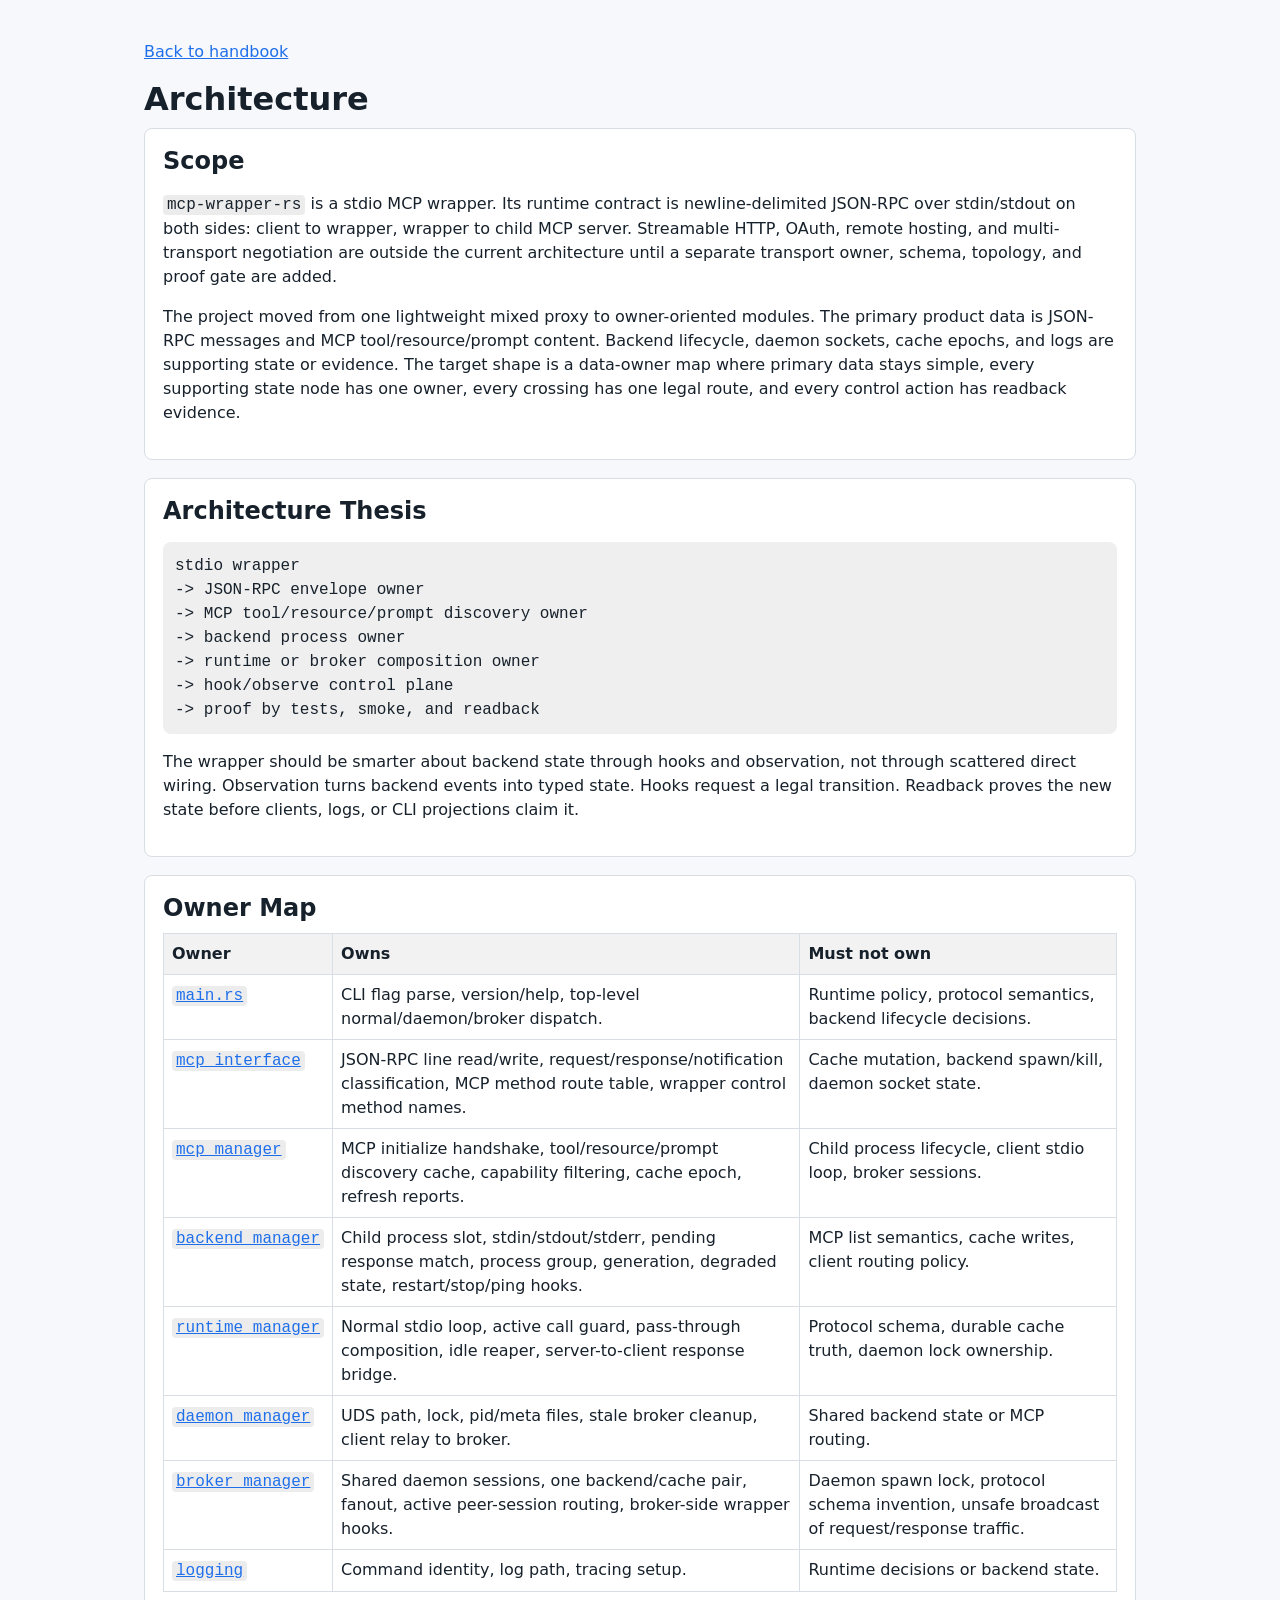
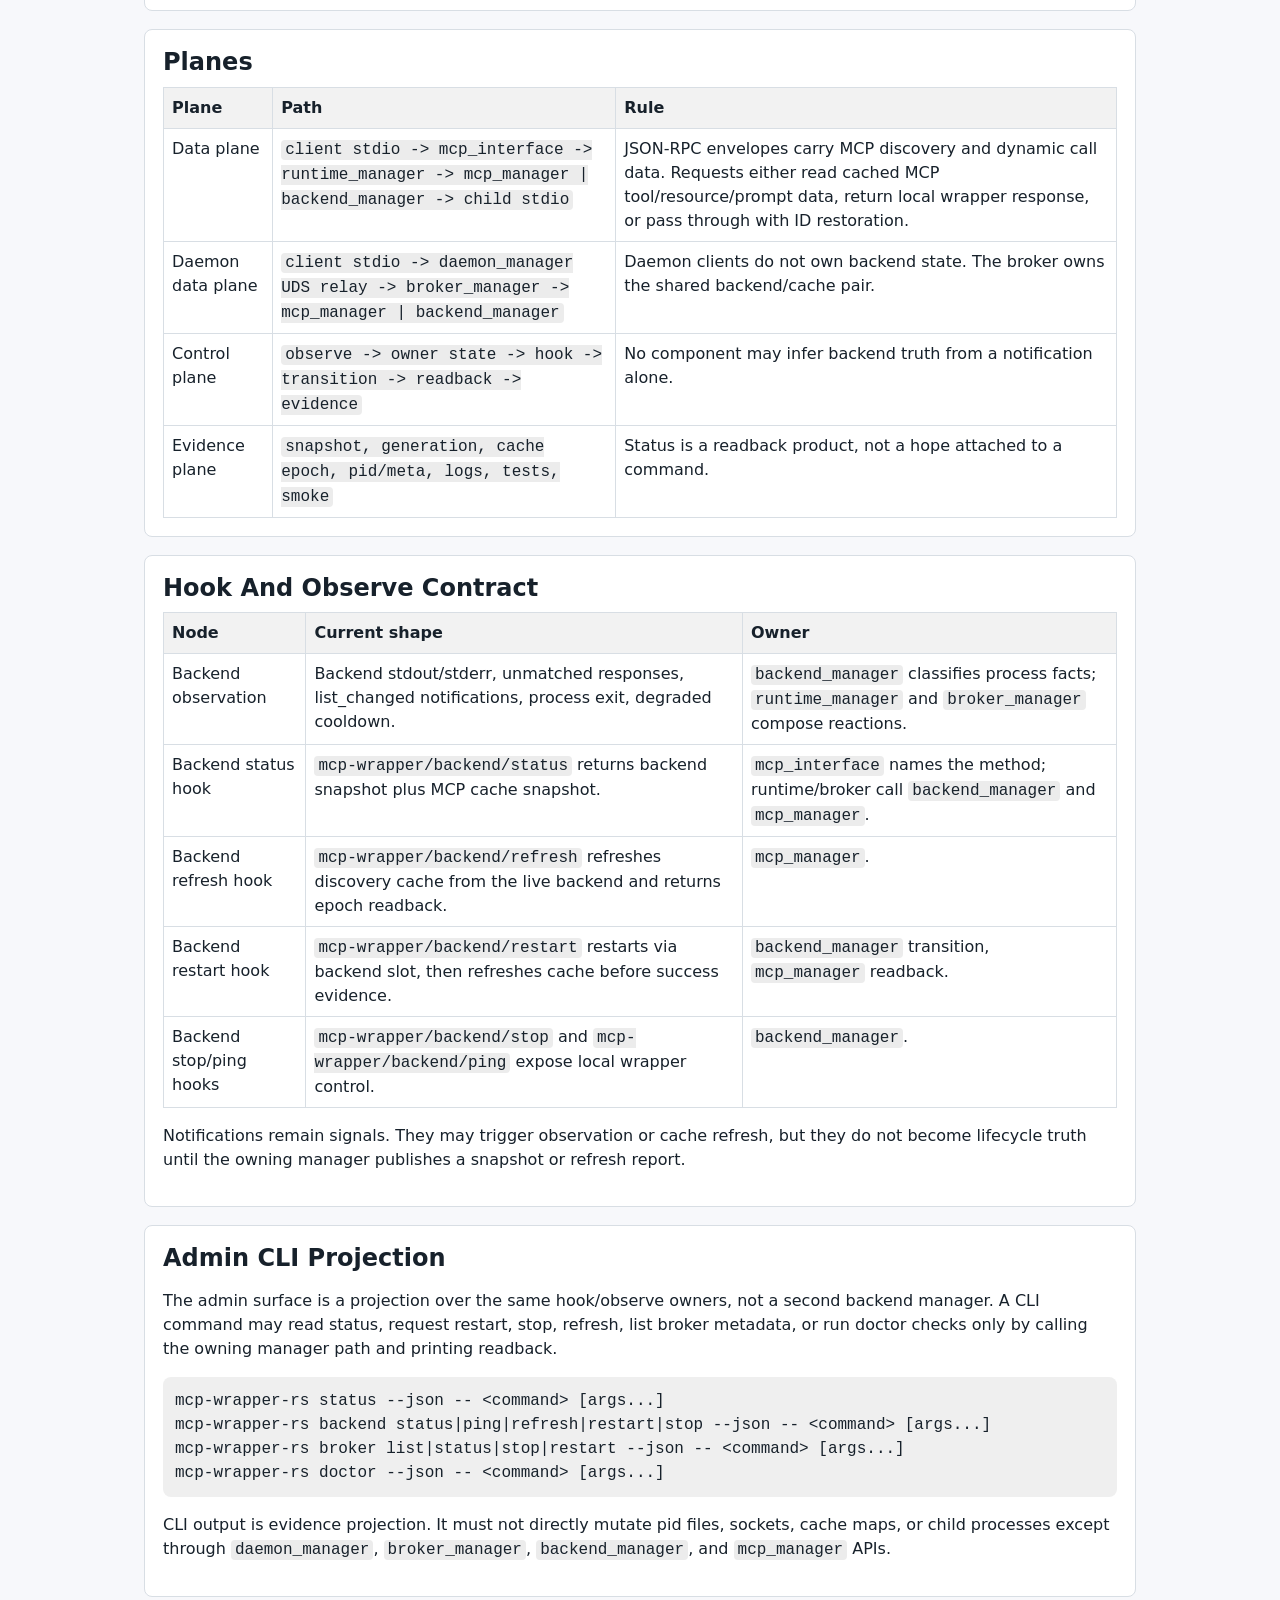
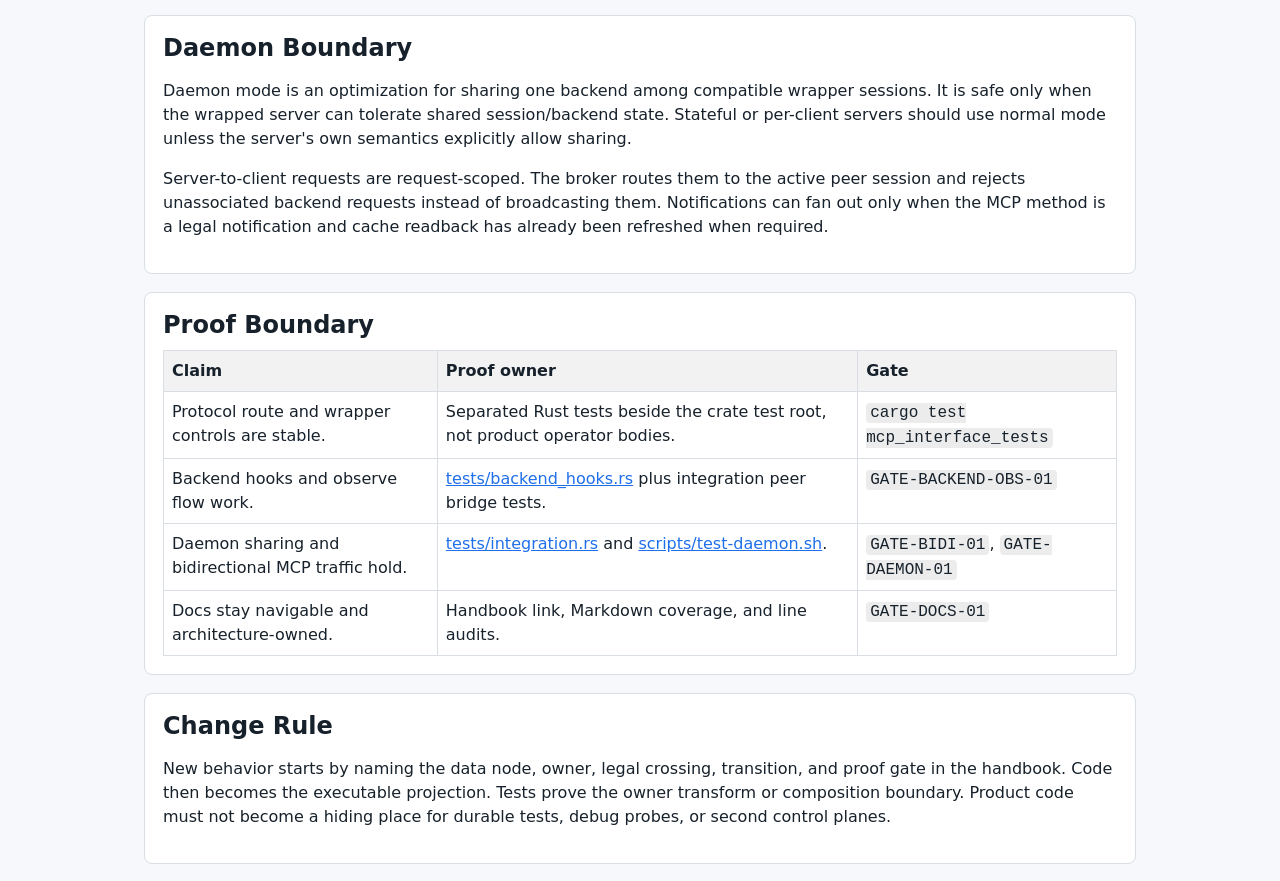
==== docs/handbook/architecture.html @ 25f0a59c "feat: refresh release with admin cli" ====
<!doctype html>
<html lang="en"><head><meta charset="utf-8"><meta name="viewport" content="width=device-width, initial-scale=1"><title>Architecture</title><link rel="stylesheet" href="style.css"></head>
<body><main>
<p><a href="index.html">Back to handbook</a></p>
<h1>Architecture</h1>
<section>
  <h2>Scope</h2>
  <p><code>mcp-wrapper-rs</code> is a stdio MCP wrapper. Its runtime contract is newline-delimited JSON-RPC over stdin/stdout on both sides: client to wrapper, wrapper to child MCP server. Streamable HTTP, OAuth, remote hosting, and multi-transport negotiation are outside the current architecture until a separate transport owner, schema, topology, and proof gate are added.</p>
  <p>The project moved from one lightweight mixed proxy to owner-oriented modules. The primary product data is JSON-RPC messages and MCP tool/resource/prompt content. Backend lifecycle, daemon sockets, cache epochs, and logs are supporting state or evidence. The target shape is a data-owner map where primary data stays simple, every supporting state node has one owner, every crossing has one legal route, and every control action has readback evidence.</p>
</section>
<section>
  <h2>Architecture Thesis</h2>
  <pre>stdio wrapper
-> JSON-RPC envelope owner
-> MCP tool/resource/prompt discovery owner
-> backend process owner
-> runtime or broker composition owner
-> hook/observe control plane
-> proof by tests, smoke, and readback</pre>
  <p>The wrapper should be smarter about backend state through hooks and observation, not through scattered direct wiring. Observation turns backend events into typed state. Hooks request a legal transition. Readback proves the new state before clients, logs, or CLI projections claim it.</p>
</section>
<section>
  <h2>Owner Map</h2>
  <table>
    <tr><th>Owner</th><th>Owns</th><th>Must not own</th></tr>
    <tr><td><a href="../../src/main.rs"><code>main.rs</code></a></td><td>CLI flag parse, version/help, top-level normal/daemon/broker dispatch.</td><td>Runtime policy, protocol semantics, backend lifecycle decisions.</td></tr>
    <tr><td><a href="../../src/mcp_interface.rs"><code>mcp_interface</code></a></td><td>JSON-RPC line read/write, request/response/notification classification, MCP method route table, wrapper control method names.</td><td>Cache mutation, backend spawn/kill, daemon socket state.</td></tr>
    <tr><td><a href="../../src/mcp_manager.rs"><code>mcp_manager</code></a></td><td>MCP initialize handshake, tool/resource/prompt discovery cache, capability filtering, cache epoch, refresh reports.</td><td>Child process lifecycle, client stdio loop, broker sessions.</td></tr>
    <tr><td><a href="../../src/backend_manager.rs"><code>backend_manager</code></a></td><td>Child process slot, stdin/stdout/stderr, pending response match, process group, generation, degraded state, restart/stop/ping hooks.</td><td>MCP list semantics, cache writes, client routing policy.</td></tr>
    <tr><td><a href="../../src/runtime_manager.rs"><code>runtime_manager</code></a></td><td>Normal stdio loop, active call guard, pass-through composition, idle reaper, server-to-client response bridge.</td><td>Protocol schema, durable cache truth, daemon lock ownership.</td></tr>
    <tr><td><a href="../../src/daemon_manager.rs"><code>daemon_manager</code></a></td><td>UDS path, lock, pid/meta files, stale broker cleanup, client relay to broker.</td><td>Shared backend state or MCP routing.</td></tr>
    <tr><td><a href="../../src/broker_manager.rs"><code>broker_manager</code></a></td><td>Shared daemon sessions, one backend/cache pair, fanout, active peer-session routing, broker-side wrapper hooks.</td><td>Daemon spawn lock, protocol schema invention, unsafe broadcast of request/response traffic.</td></tr>
    <tr><td><a href="../../src/logging.rs"><code>logging</code></a></td><td>Command identity, log path, tracing setup.</td><td>Runtime decisions or backend state.</td></tr>
  </table>
</section>
<section>
  <h2>Planes</h2>
  <table>
    <tr><th>Plane</th><th>Path</th><th>Rule</th></tr>
    <tr><td>Data plane</td><td><code>client stdio -> mcp_interface -> runtime_manager -> mcp_manager | backend_manager -> child stdio</code></td><td>JSON-RPC envelopes carry MCP discovery and dynamic call data. Requests either read cached MCP tool/resource/prompt data, return local wrapper response, or pass through with ID restoration.</td></tr>
    <tr><td>Daemon data plane</td><td><code>client stdio -> daemon_manager UDS relay -> broker_manager -> mcp_manager | backend_manager</code></td><td>Daemon clients do not own backend state. The broker owns the shared backend/cache pair.</td></tr>
    <tr><td>Control plane</td><td><code>observe -> owner state -> hook -> transition -> readback -> evidence</code></td><td>No component may infer backend truth from a notification alone.</td></tr>
    <tr><td>Evidence plane</td><td><code>snapshot, generation, cache epoch, pid/meta, logs, tests, smoke</code></td><td>Status is a readback product, not a hope attached to a command.</td></tr>
  </table>
</section>
<section>
  <h2>Hook And Observe Contract</h2>
  <table>
    <tr><th>Node</th><th>Current shape</th><th>Owner</th></tr>
    <tr><td>Backend observation</td><td>Backend stdout/stderr, unmatched responses, list_changed notifications, process exit, degraded cooldown.</td><td><code>backend_manager</code> classifies process facts; <code>runtime_manager</code> and <code>broker_manager</code> compose reactions.</td></tr>
    <tr><td>Backend status hook</td><td><code>mcp-wrapper/backend/status</code> returns backend snapshot plus MCP cache snapshot.</td><td><code>mcp_interface</code> names the method; runtime/broker call <code>backend_manager</code> and <code>mcp_manager</code>.</td></tr>
    <tr><td>Backend refresh hook</td><td><code>mcp-wrapper/backend/refresh</code> refreshes discovery cache from the live backend and returns epoch readback.</td><td><code>mcp_manager</code>.</td></tr>
    <tr><td>Backend restart hook</td><td><code>mcp-wrapper/backend/restart</code> restarts via backend slot, then refreshes cache before success evidence.</td><td><code>backend_manager</code> transition, <code>mcp_manager</code> readback.</td></tr>
    <tr><td>Backend stop/ping hooks</td><td><code>mcp-wrapper/backend/stop</code> and <code>mcp-wrapper/backend/ping</code> expose local wrapper control.</td><td><code>backend_manager</code>.</td></tr>
  </table>
  <p>Notifications remain signals. They may trigger observation or cache refresh, but they do not become lifecycle truth until the owning manager publishes a snapshot or refresh report.</p>
</section>
<section>
  <h2>Admin CLI Projection</h2>
  <p>The admin surface is a projection over the same hook/observe owners, not a second backend manager. A CLI command may read status, request restart, stop, refresh, list broker metadata, or run doctor checks only by calling the owning manager path and printing readback.</p>
  <pre>mcp-wrapper-rs status --json -- &lt;command&gt; [args...]
mcp-wrapper-rs backend status|ping|refresh|restart|stop --json -- &lt;command&gt; [args...]
mcp-wrapper-rs broker list|status|stop|restart --json -- &lt;command&gt; [args...]
mcp-wrapper-rs doctor --json -- &lt;command&gt; [args...]</pre>
  <p>CLI output is evidence projection. It must not directly mutate pid files, sockets, cache maps, or child processes except through <code>daemon_manager</code>, <code>broker_manager</code>, <code>backend_manager</code>, and <code>mcp_manager</code> APIs.</p>
</section>
<section>
  <h2>Daemon Boundary</h2>
  <p>Daemon mode is an optimization for sharing one backend among compatible wrapper sessions. It is safe only when the wrapped server can tolerate shared session/backend state. Stateful or per-client servers should use normal mode unless the server's own semantics explicitly allow sharing.</p>
  <p>Server-to-client requests are request-scoped. The broker routes them to the active peer session and rejects unassociated backend requests instead of broadcasting them. Notifications can fan out only when the MCP method is a legal notification and cache readback has already been refreshed when required.</p>
</section>
<section>
  <h2>Proof Boundary</h2>
  <table>
    <tr><th>Claim</th><th>Proof owner</th><th>Gate</th></tr>
    <tr><td>Protocol route and wrapper controls are stable.</td><td>Separated Rust tests beside the crate test root, not product operator bodies.</td><td><code>cargo test mcp_interface_tests</code></td></tr>
    <tr><td>Backend hooks and observe flow work.</td><td><a href="../../tests/backend_hooks.rs">tests/backend_hooks.rs</a> plus integration peer bridge tests.</td><td><code>GATE-BACKEND-OBS-01</code></td></tr>
    <tr><td>Daemon sharing and bidirectional MCP traffic hold.</td><td><a href="../../tests/integration.rs">tests/integration.rs</a> and <a href="../../scripts/test-daemon.sh">scripts/test-daemon.sh</a>.</td><td><code>GATE-BIDI-01</code>, <code>GATE-DAEMON-01</code></td></tr>
    <tr><td>Docs stay navigable and architecture-owned.</td><td>Handbook link, Markdown coverage, and line audits.</td><td><code>GATE-DOCS-01</code></td></tr>
  </table>
</section>
<section>
  <h2>Change Rule</h2>
  <p>New behavior starts by naming the data node, owner, legal crossing, transition, and proof gate in the handbook. Code then becomes the executable projection. Tests prove the owner transform or composition boundary. Product code must not become a hiding place for durable tests, debug probes, or second control planes.</p>
</section>
</main></body></html>
---- docs/handbook/style.css ----
:root { color-scheme: light dark; --fg:#17212b; --bg:#f7f8fb; --panel:#fff; --line:#d8dee4; --accent:#1f6feb; }
@media (prefers-color-scheme: dark) { :root { --fg:#e6edf3; --bg:#0d1117; --panel:#161b22; --line:#30363d; --accent:#58a6ff; } }
* { box-sizing: border-box; }
body { margin:0; font:16px/1.5 system-ui, sans-serif; color:var(--fg); background:var(--bg); }
main { max-width:1040px; margin:0 auto; padding:24px; }
section { margin:0 0 18px; border:1px solid var(--line); border-radius:8px; padding:18px; background:var(--panel); }
h1, h2 { margin:0 0 10px; line-height:1.2; }
a { color:var(--accent); }
code { padding:1px 4px; border-radius:4px; background:rgba(127,127,127,.15); }
pre { white-space:pre-wrap; padding:12px; border-radius:8px; background:rgba(127,127,127,.12); overflow:auto; }
table { width:100%; border-collapse:collapse; margin-top:8px; }
th, td { border:1px solid var(--line); padding:8px; text-align:left; vertical-align:top; }
th { background:rgba(127,127,127,.10); }
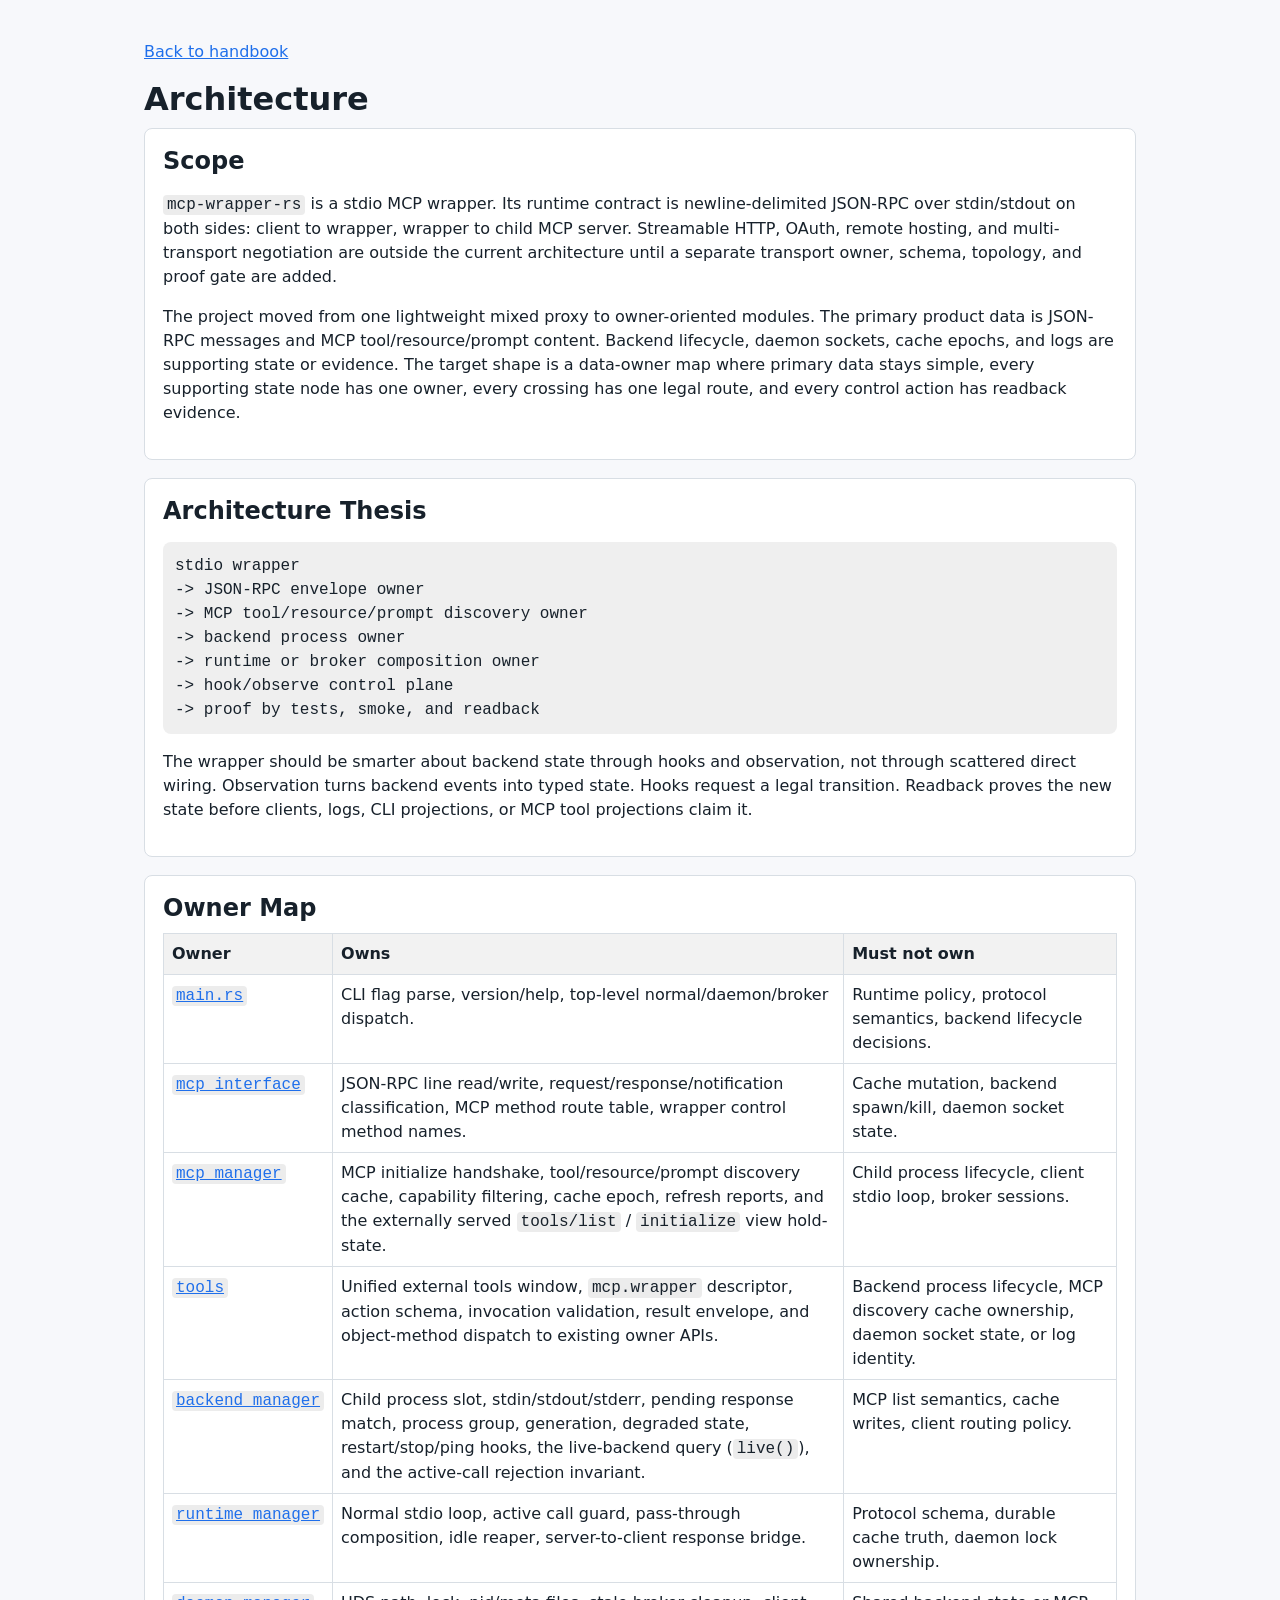
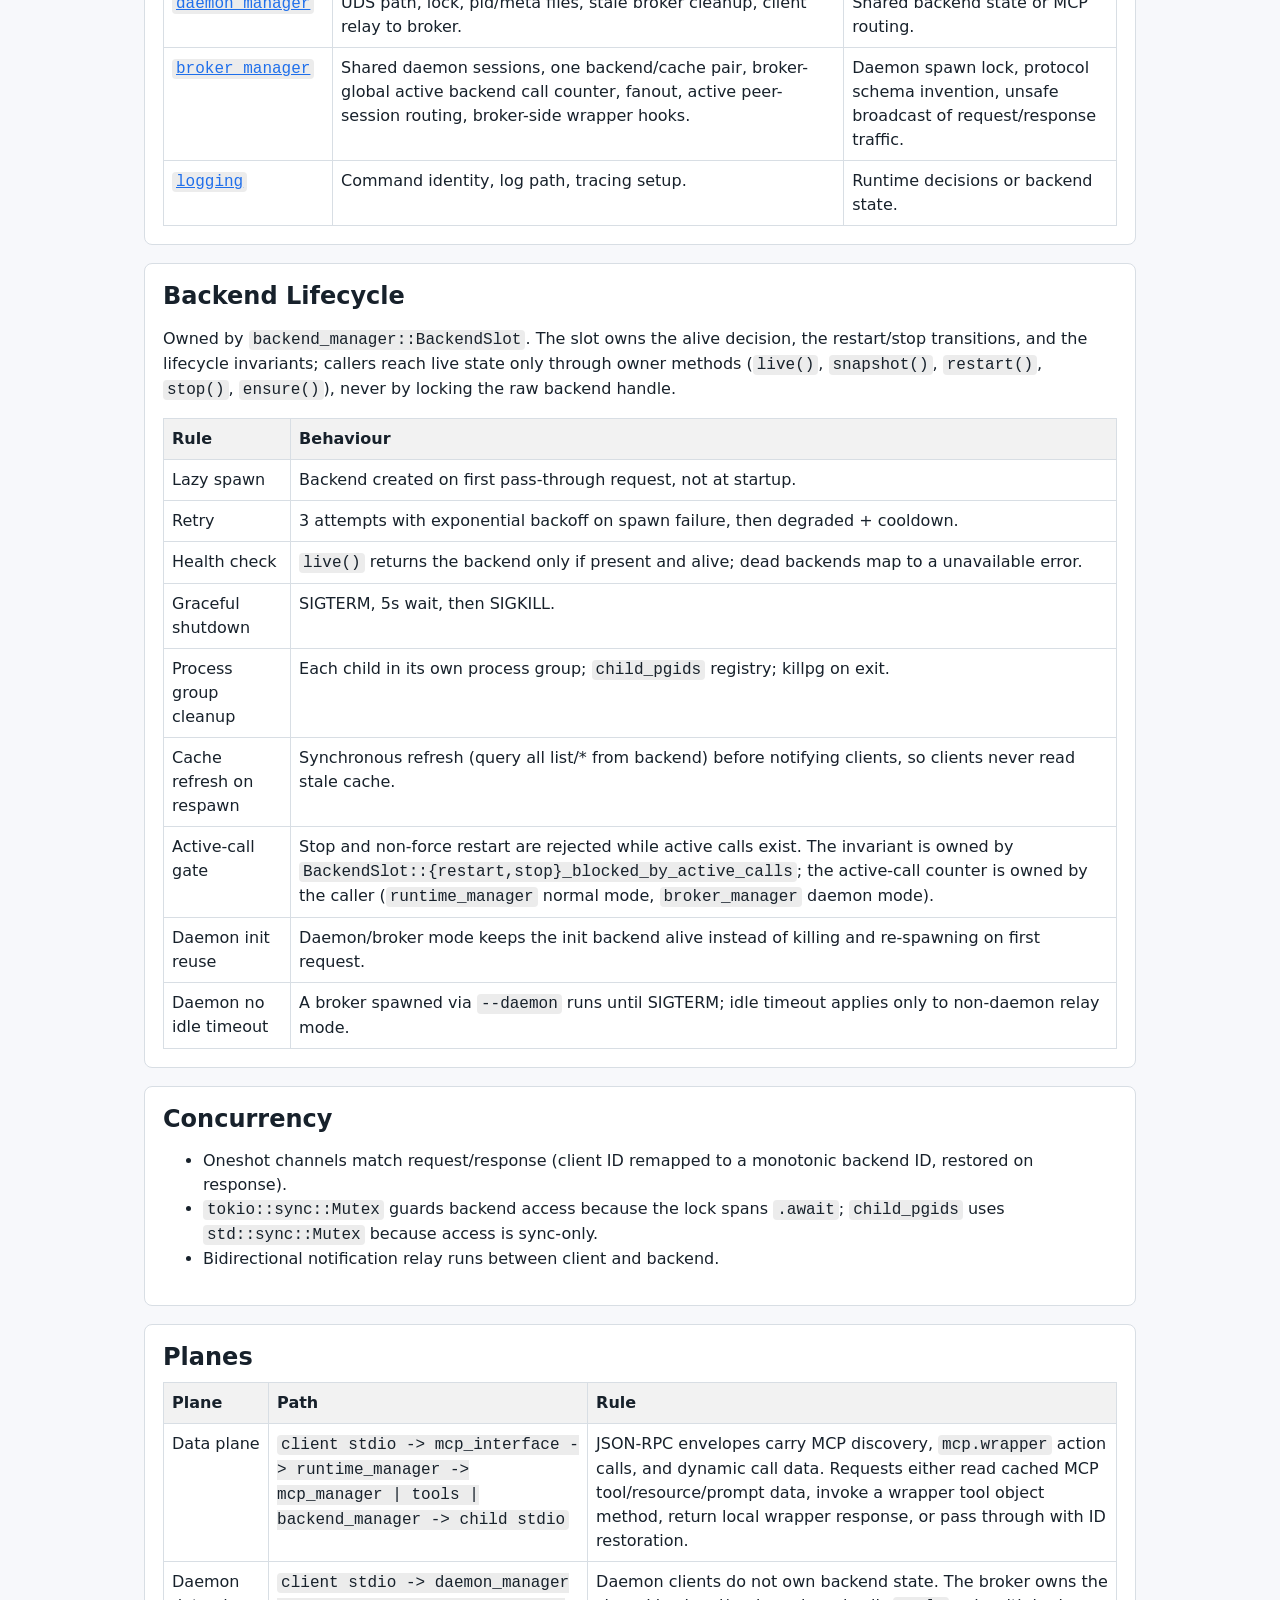
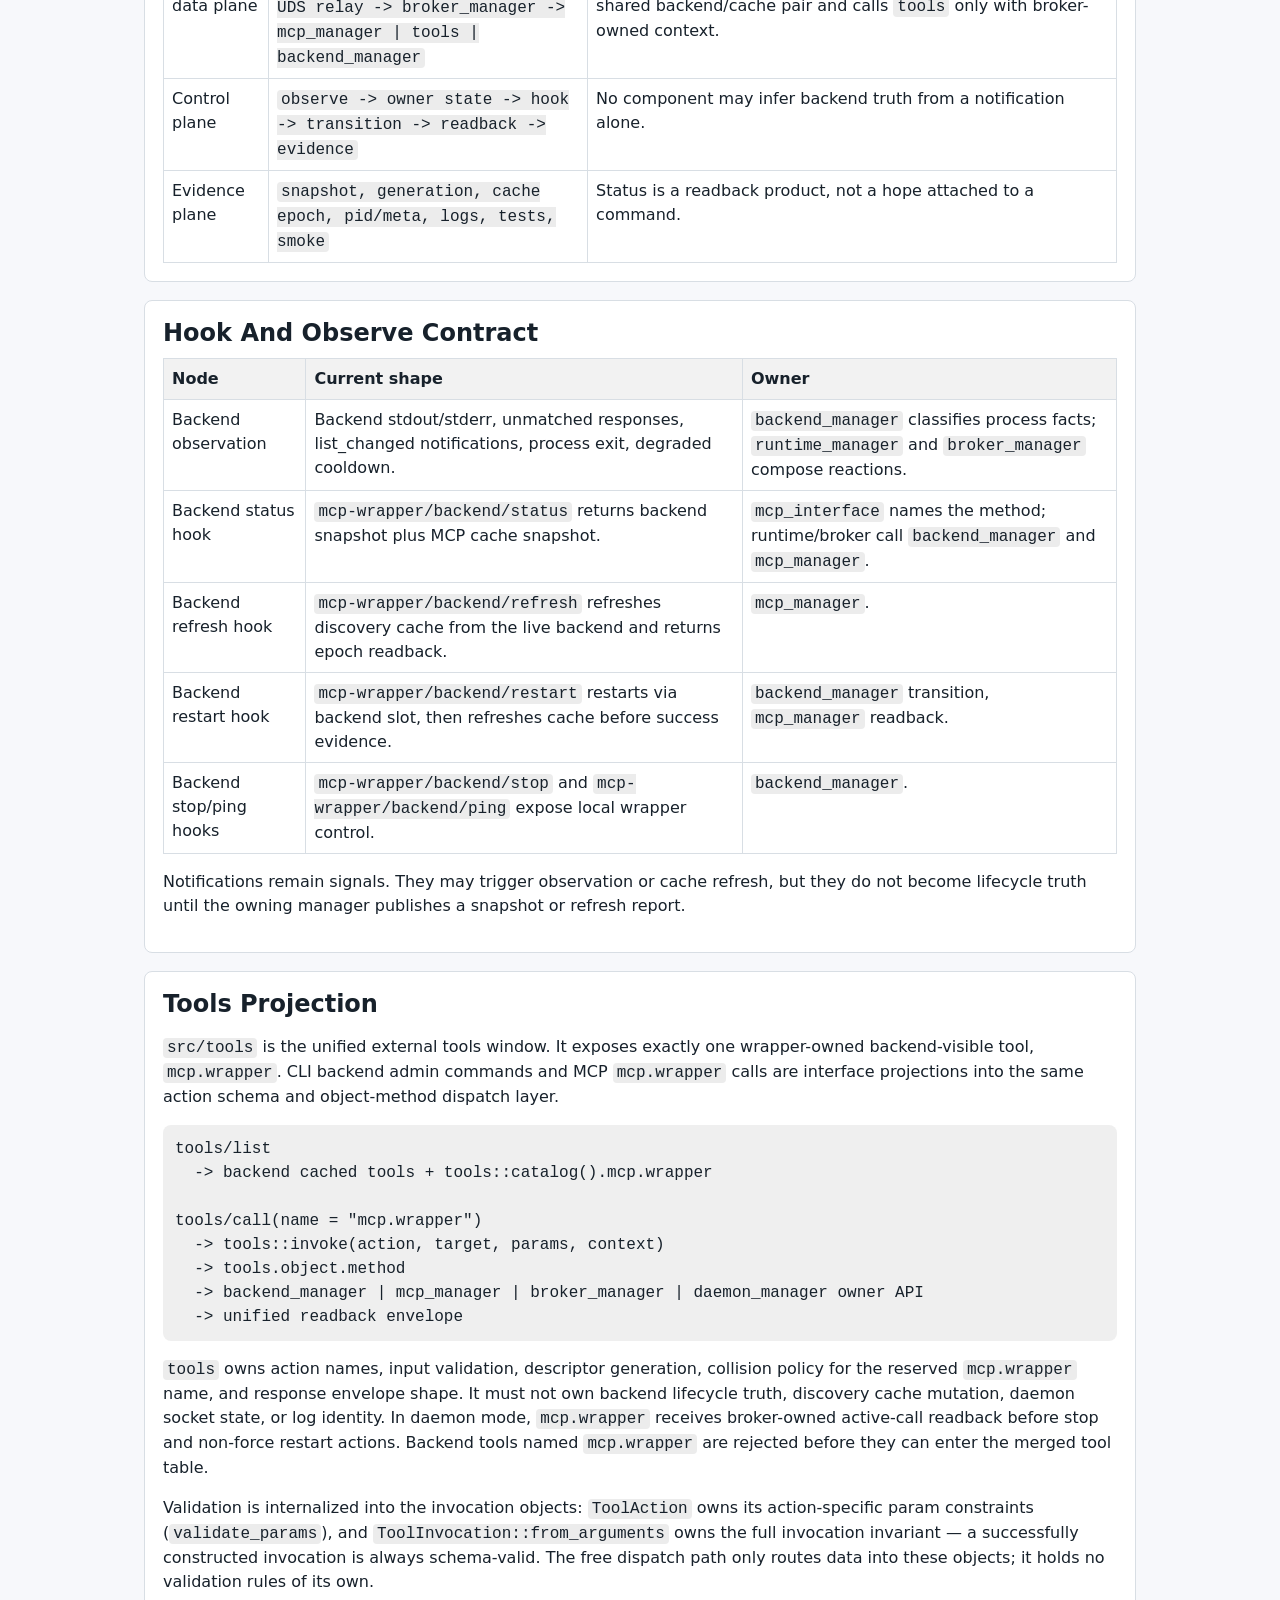
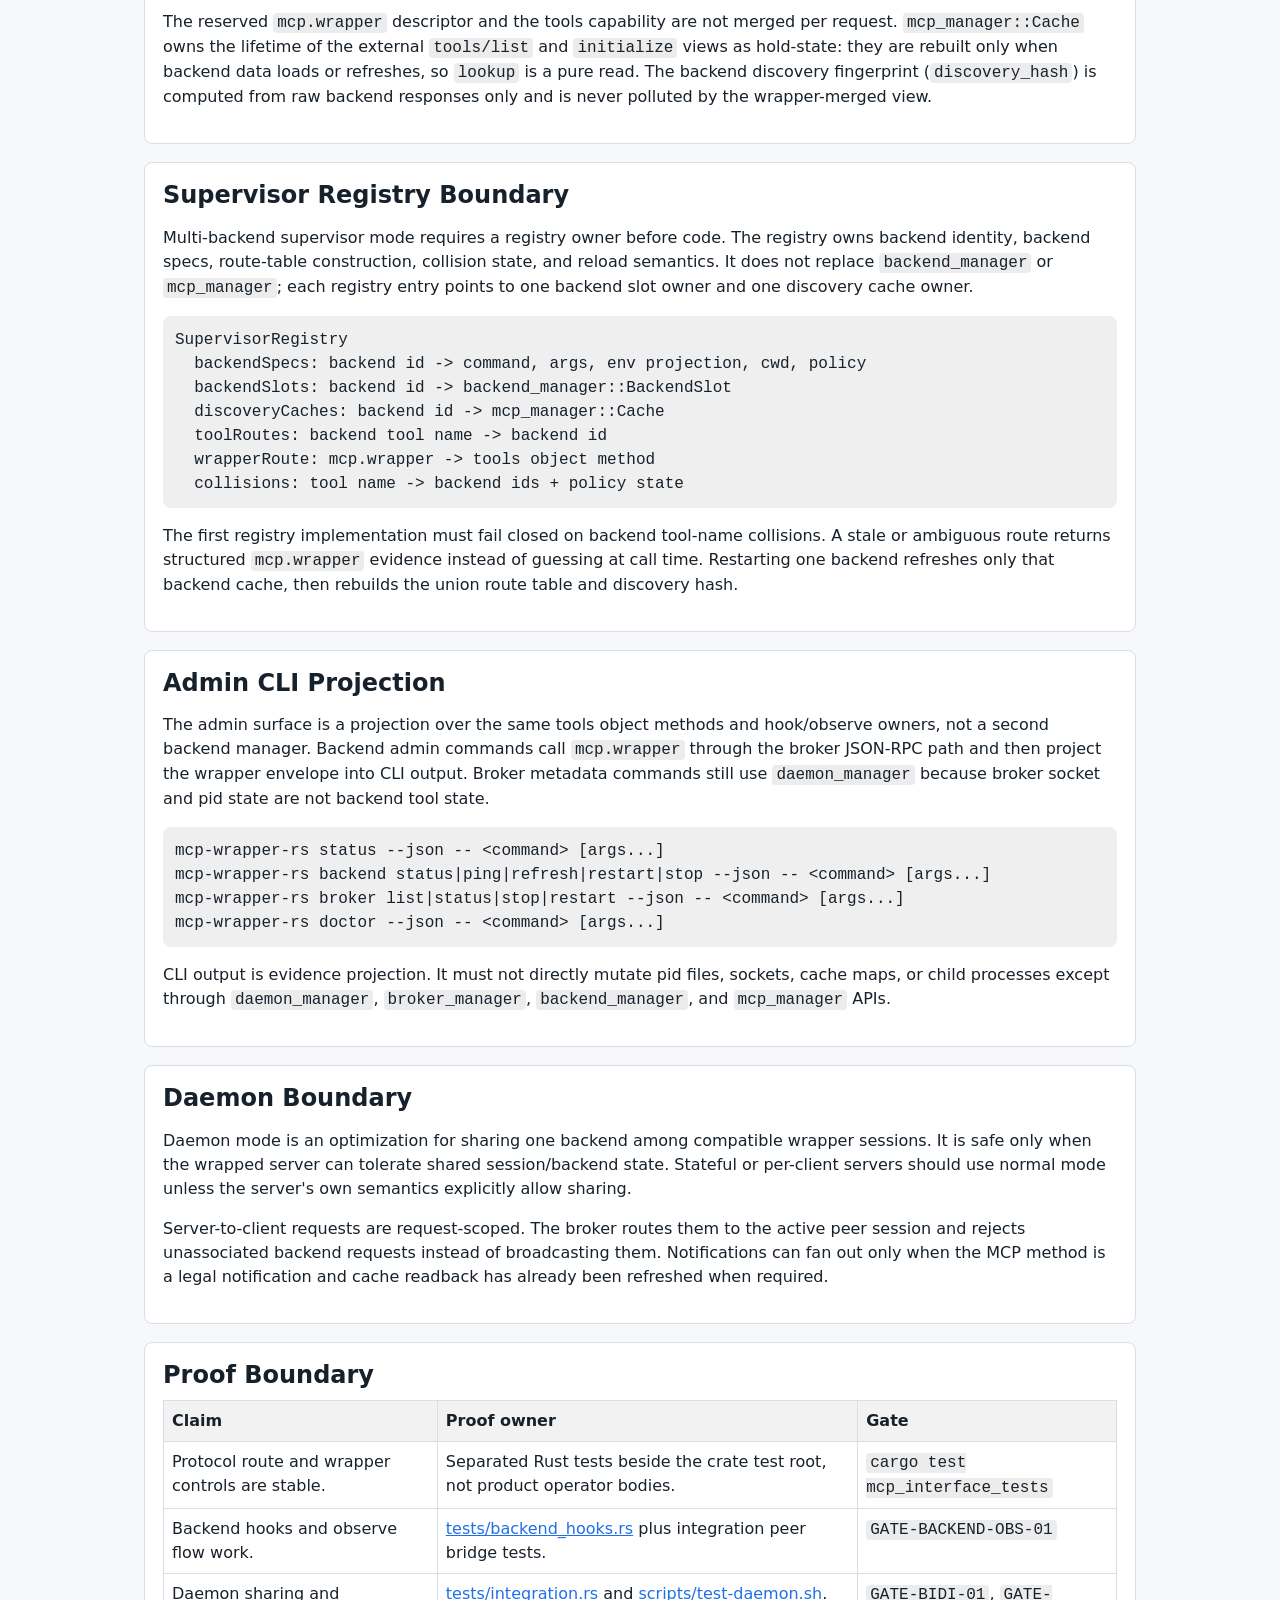
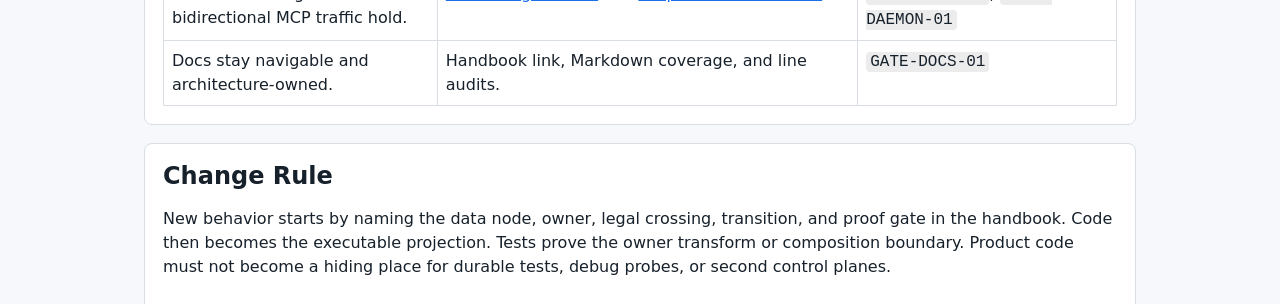
==== commit 229204d3: "release: 0.5.0" ====
--- a/docs/handbook/architecture.html
+++ b/docs/handbook/architecture.html
@@ -17,7 +17,7 @@
 -> runtime or broker composition owner
 -> hook/observe control plane
 -> proof by tests, smoke, and readback</pre>
-  <p>The wrapper should be smarter about backend state through hooks and observation, not through scattered direct wiring. Observation turns backend events into typed state. Hooks request a legal transition. Readback proves the new state before clients, logs, or CLI projections claim it.</p>
+  <p>The wrapper should be smarter about backend state through hooks and observation, not through scattered direct wiring. Observation turns backend events into typed state. Hooks request a legal transition. Readback proves the new state before clients, logs, CLI projections, or MCP tool projections claim it.</p>
 </section>
 <section>
   <h2>Owner Map</h2>
@@ -25,20 +25,45 @@
     <tr><th>Owner</th><th>Owns</th><th>Must not own</th></tr>
     <tr><td><a href="../../src/main.rs"><code>main.rs</code></a></td><td>CLI flag parse, version/help, top-level normal/daemon/broker dispatch.</td><td>Runtime policy, protocol semantics, backend lifecycle decisions.</td></tr>
     <tr><td><a href="../../src/mcp_interface.rs"><code>mcp_interface</code></a></td><td>JSON-RPC line read/write, request/response/notification classification, MCP method route table, wrapper control method names.</td><td>Cache mutation, backend spawn/kill, daemon socket state.</td></tr>
-    <tr><td><a href="../../src/mcp_manager.rs"><code>mcp_manager</code></a></td><td>MCP initialize handshake, tool/resource/prompt discovery cache, capability filtering, cache epoch, refresh reports.</td><td>Child process lifecycle, client stdio loop, broker sessions.</td></tr>
-    <tr><td><a href="../../src/backend_manager.rs"><code>backend_manager</code></a></td><td>Child process slot, stdin/stdout/stderr, pending response match, process group, generation, degraded state, restart/stop/ping hooks.</td><td>MCP list semantics, cache writes, client routing policy.</td></tr>
+    <tr><td><a href="../../src/mcp_manager.rs"><code>mcp_manager</code></a></td><td>MCP initialize handshake, tool/resource/prompt discovery cache, capability filtering, cache epoch, refresh reports, and the externally served <code>tools/list</code> / <code>initialize</code> view hold-state.</td><td>Child process lifecycle, client stdio loop, broker sessions.</td></tr>
+    <tr><td><a href="../../src/tools/mod.rs"><code>tools</code></a></td><td>Unified external tools window, <code>mcp.wrapper</code> descriptor, action schema, invocation validation, result envelope, and object-method dispatch to existing owner APIs.</td><td>Backend process lifecycle, MCP discovery cache ownership, daemon socket state, or log identity.</td></tr>
+    <tr><td><a href="../../src/backend_manager.rs"><code>backend_manager</code></a></td><td>Child process slot, stdin/stdout/stderr, pending response match, process group, generation, degraded state, restart/stop/ping hooks, the live-backend query (<code>live()</code>), and the active-call rejection invariant.</td><td>MCP list semantics, cache writes, client routing policy.</td></tr>
     <tr><td><a href="../../src/runtime_manager.rs"><code>runtime_manager</code></a></td><td>Normal stdio loop, active call guard, pass-through composition, idle reaper, server-to-client response bridge.</td><td>Protocol schema, durable cache truth, daemon lock ownership.</td></tr>
     <tr><td><a href="../../src/daemon_manager.rs"><code>daemon_manager</code></a></td><td>UDS path, lock, pid/meta files, stale broker cleanup, client relay to broker.</td><td>Shared backend state or MCP routing.</td></tr>
-    <tr><td><a href="../../src/broker_manager.rs"><code>broker_manager</code></a></td><td>Shared daemon sessions, one backend/cache pair, fanout, active peer-session routing, broker-side wrapper hooks.</td><td>Daemon spawn lock, protocol schema invention, unsafe broadcast of request/response traffic.</td></tr>
+    <tr><td><a href="../../src/broker_manager.rs"><code>broker_manager</code></a></td><td>Shared daemon sessions, one backend/cache pair, broker-global active backend call counter, fanout, active peer-session routing, broker-side wrapper hooks.</td><td>Daemon spawn lock, protocol schema invention, unsafe broadcast of request/response traffic.</td></tr>
     <tr><td><a href="../../src/logging.rs"><code>logging</code></a></td><td>Command identity, log path, tracing setup.</td><td>Runtime decisions or backend state.</td></tr>
   </table>
+</section>
+<section>
+  <h2>Backend Lifecycle</h2>
+  <p>Owned by <code>backend_manager::BackendSlot</code>. The slot owns the alive decision, the restart/stop transitions, and the lifecycle invariants; callers reach live state only through owner methods (<code>live()</code>, <code>snapshot()</code>, <code>restart()</code>, <code>stop()</code>, <code>ensure()</code>), never by locking the raw backend handle.</p>
+  <table>
+    <tr><th>Rule</th><th>Behaviour</th></tr>
+    <tr><td>Lazy spawn</td><td>Backend created on first pass-through request, not at startup.</td></tr>
+    <tr><td>Retry</td><td>3 attempts with exponential backoff on spawn failure, then degraded + cooldown.</td></tr>
+    <tr><td>Health check</td><td><code>live()</code> returns the backend only if present and alive; dead backends map to a unavailable error.</td></tr>
+    <tr><td>Graceful shutdown</td><td>SIGTERM, 5s wait, then SIGKILL.</td></tr>
+    <tr><td>Process group cleanup</td><td>Each child in its own process group; <code>child_pgids</code> registry; killpg on exit.</td></tr>
+    <tr><td>Cache refresh on respawn</td><td>Synchronous refresh (query all list/* from backend) before notifying clients, so clients never read stale cache.</td></tr>
+    <tr><td>Active-call gate</td><td>Stop and non-force restart are rejected while active calls exist. The invariant is owned by <code>BackendSlot::{restart,stop}_blocked_by_active_calls</code>; the active-call counter is owned by the caller (<code>runtime_manager</code> normal mode, <code>broker_manager</code> daemon mode).</td></tr>
+    <tr><td>Daemon init reuse</td><td>Daemon/broker mode keeps the init backend alive instead of killing and re-spawning on first request.</td></tr>
+    <tr><td>Daemon no idle timeout</td><td>A broker spawned via <code>--daemon</code> runs until SIGTERM; idle timeout applies only to non-daemon relay mode.</td></tr>
+  </table>
+</section>
+<section>
+  <h2>Concurrency</h2>
+  <ul>
+    <li>Oneshot channels match request/response (client ID remapped to a monotonic backend ID, restored on response).</li>
+    <li><code>tokio::sync::Mutex</code> guards backend access because the lock spans <code>.await</code>; <code>child_pgids</code> uses <code>std::sync::Mutex</code> because access is sync-only.</li>
+    <li>Bidirectional notification relay runs between client and backend.</li>
+  </ul>
 </section>
 <section>
   <h2>Planes</h2>
   <table>
     <tr><th>Plane</th><th>Path</th><th>Rule</th></tr>
-    <tr><td>Data plane</td><td><code>client stdio -> mcp_interface -> runtime_manager -> mcp_manager | backend_manager -> child stdio</code></td><td>JSON-RPC envelopes carry MCP discovery and dynamic call data. Requests either read cached MCP tool/resource/prompt data, return local wrapper response, or pass through with ID restoration.</td></tr>
-    <tr><td>Daemon data plane</td><td><code>client stdio -> daemon_manager UDS relay -> broker_manager -> mcp_manager | backend_manager</code></td><td>Daemon clients do not own backend state. The broker owns the shared backend/cache pair.</td></tr>
+    <tr><td>Data plane</td><td><code>client stdio -> mcp_interface -> runtime_manager -> mcp_manager | tools | backend_manager -> child stdio</code></td><td>JSON-RPC envelopes carry MCP discovery, <code>mcp.wrapper</code> action calls, and dynamic call data. Requests either read cached MCP tool/resource/prompt data, invoke a wrapper tool object method, return local wrapper response, or pass through with ID restoration.</td></tr>
+    <tr><td>Daemon data plane</td><td><code>client stdio -> daemon_manager UDS relay -> broker_manager -> mcp_manager | tools | backend_manager</code></td><td>Daemon clients do not own backend state. The broker owns the shared backend/cache pair and calls <code>tools</code> only with broker-owned context.</td></tr>
     <tr><td>Control plane</td><td><code>observe -> owner state -> hook -> transition -> readback -> evidence</code></td><td>No component may infer backend truth from a notification alone.</td></tr>
     <tr><td>Evidence plane</td><td><code>snapshot, generation, cache epoch, pid/meta, logs, tests, smoke</code></td><td>Status is a readback product, not a hope attached to a command.</td></tr>
   </table>
@@ -56,8 +81,35 @@
   <p>Notifications remain signals. They may trigger observation or cache refresh, but they do not become lifecycle truth until the owning manager publishes a snapshot or refresh report.</p>
 </section>
 <section>
+  <h2>Tools Projection</h2>
+  <p><code>src/tools</code> is the unified external tools window. It exposes exactly one wrapper-owned backend-visible tool, <code>mcp.wrapper</code>. CLI backend admin commands and MCP <code>mcp.wrapper</code> calls are interface projections into the same action schema and object-method dispatch layer.</p>
+  <pre>tools/list
+  -> backend cached tools + tools::catalog().mcp.wrapper
+
+tools/call(name = "mcp.wrapper")
+  -> tools::invoke(action, target, params, context)
+  -> tools.object.method
+  -> backend_manager | mcp_manager | broker_manager | daemon_manager owner API
+  -> unified readback envelope</pre>
+  <p><code>tools</code> owns action names, input validation, descriptor generation, collision policy for the reserved <code>mcp.wrapper</code> name, and response envelope shape. It must not own backend lifecycle truth, discovery cache mutation, daemon socket state, or log identity. In daemon mode, <code>mcp.wrapper</code> receives broker-owned active-call readback before stop and non-force restart actions. Backend tools named <code>mcp.wrapper</code> are rejected before they can enter the merged tool table.</p>
+  <p>Validation is internalized into the invocation objects: <code>ToolAction</code> owns its action-specific param constraints (<code>validate_params</code>), and <code>ToolInvocation::from_arguments</code> owns the full invocation invariant — a successfully constructed invocation is always schema-valid. The free dispatch path only routes data into these objects; it holds no validation rules of its own.</p>
+  <p>The reserved <code>mcp.wrapper</code> descriptor and the tools capability are not merged per request. <code>mcp_manager::Cache</code> owns the lifetime of the external <code>tools/list</code> and <code>initialize</code> views as hold-state: they are rebuilt only when backend data loads or refreshes, so <code>lookup</code> is a pure read. The backend discovery fingerprint (<code>discovery_hash</code>) is computed from raw backend responses only and is never polluted by the wrapper-merged view.</p>
+</section>
+<section>
+  <h2>Supervisor Registry Boundary</h2>
+  <p>Multi-backend supervisor mode requires a registry owner before code. The registry owns backend identity, backend specs, route-table construction, collision state, and reload semantics. It does not replace <code>backend_manager</code> or <code>mcp_manager</code>; each registry entry points to one backend slot owner and one discovery cache owner.</p>
+  <pre>SupervisorRegistry
+  backendSpecs: backend id -> command, args, env projection, cwd, policy
+  backendSlots: backend id -> backend_manager::BackendSlot
+  discoveryCaches: backend id -> mcp_manager::Cache
+  toolRoutes: backend tool name -> backend id
+  wrapperRoute: mcp.wrapper -> tools object method
+  collisions: tool name -> backend ids + policy state</pre>
+  <p>The first registry implementation must fail closed on backend tool-name collisions. A stale or ambiguous route returns structured <code>mcp.wrapper</code> evidence instead of guessing at call time. Restarting one backend refreshes only that backend cache, then rebuilds the union route table and discovery hash.</p>
+</section>
+<section>
   <h2>Admin CLI Projection</h2>
-  <p>The admin surface is a projection over the same hook/observe owners, not a second backend manager. A CLI command may read status, request restart, stop, refresh, list broker metadata, or run doctor checks only by calling the owning manager path and printing readback.</p>
+  <p>The admin surface is a projection over the same tools object methods and hook/observe owners, not a second backend manager. Backend admin commands call <code>mcp.wrapper</code> through the broker JSON-RPC path and then project the wrapper envelope into CLI output. Broker metadata commands still use <code>daemon_manager</code> because broker socket and pid state are not backend tool state.</p>
   <pre>mcp-wrapper-rs status --json -- &lt;command&gt; [args...]
 mcp-wrapper-rs backend status|ping|refresh|restart|stop --json -- &lt;command&gt; [args...]
 mcp-wrapper-rs broker list|status|stop|restart --json -- &lt;command&gt; [args...]
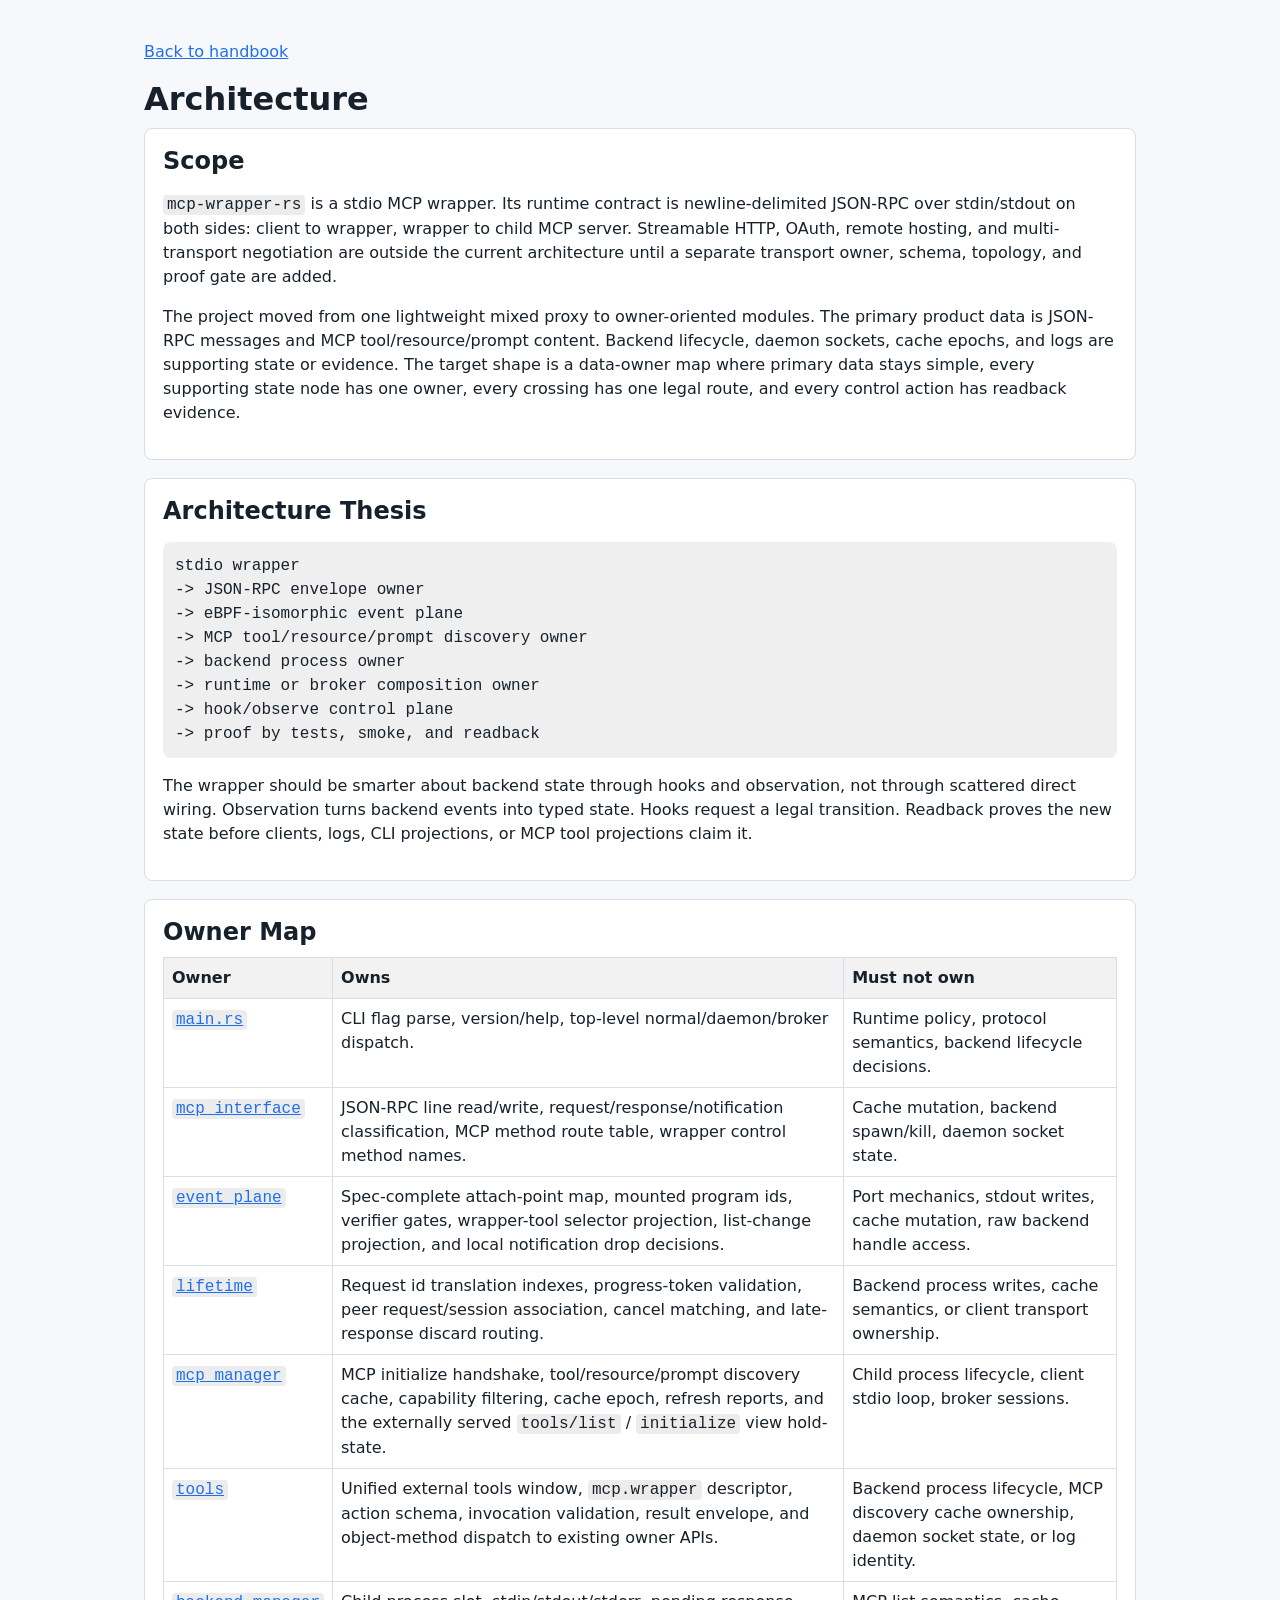
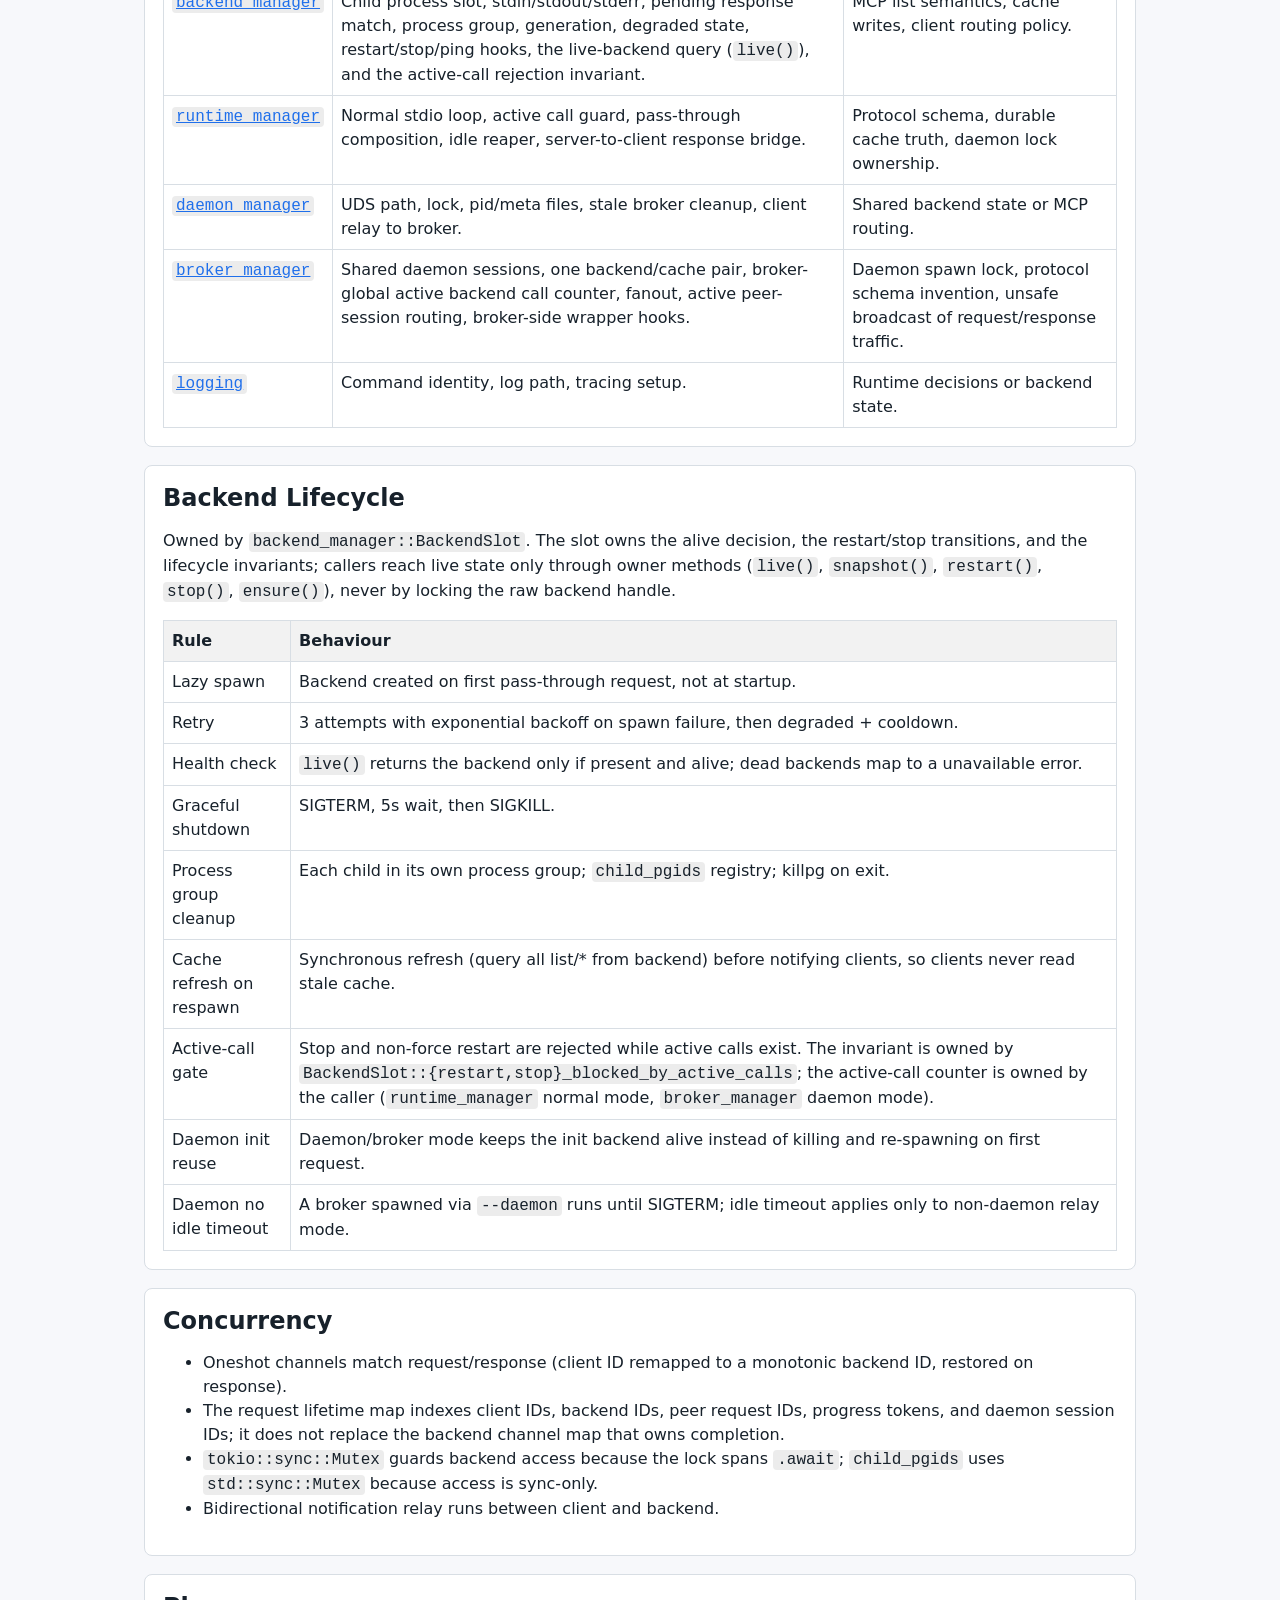
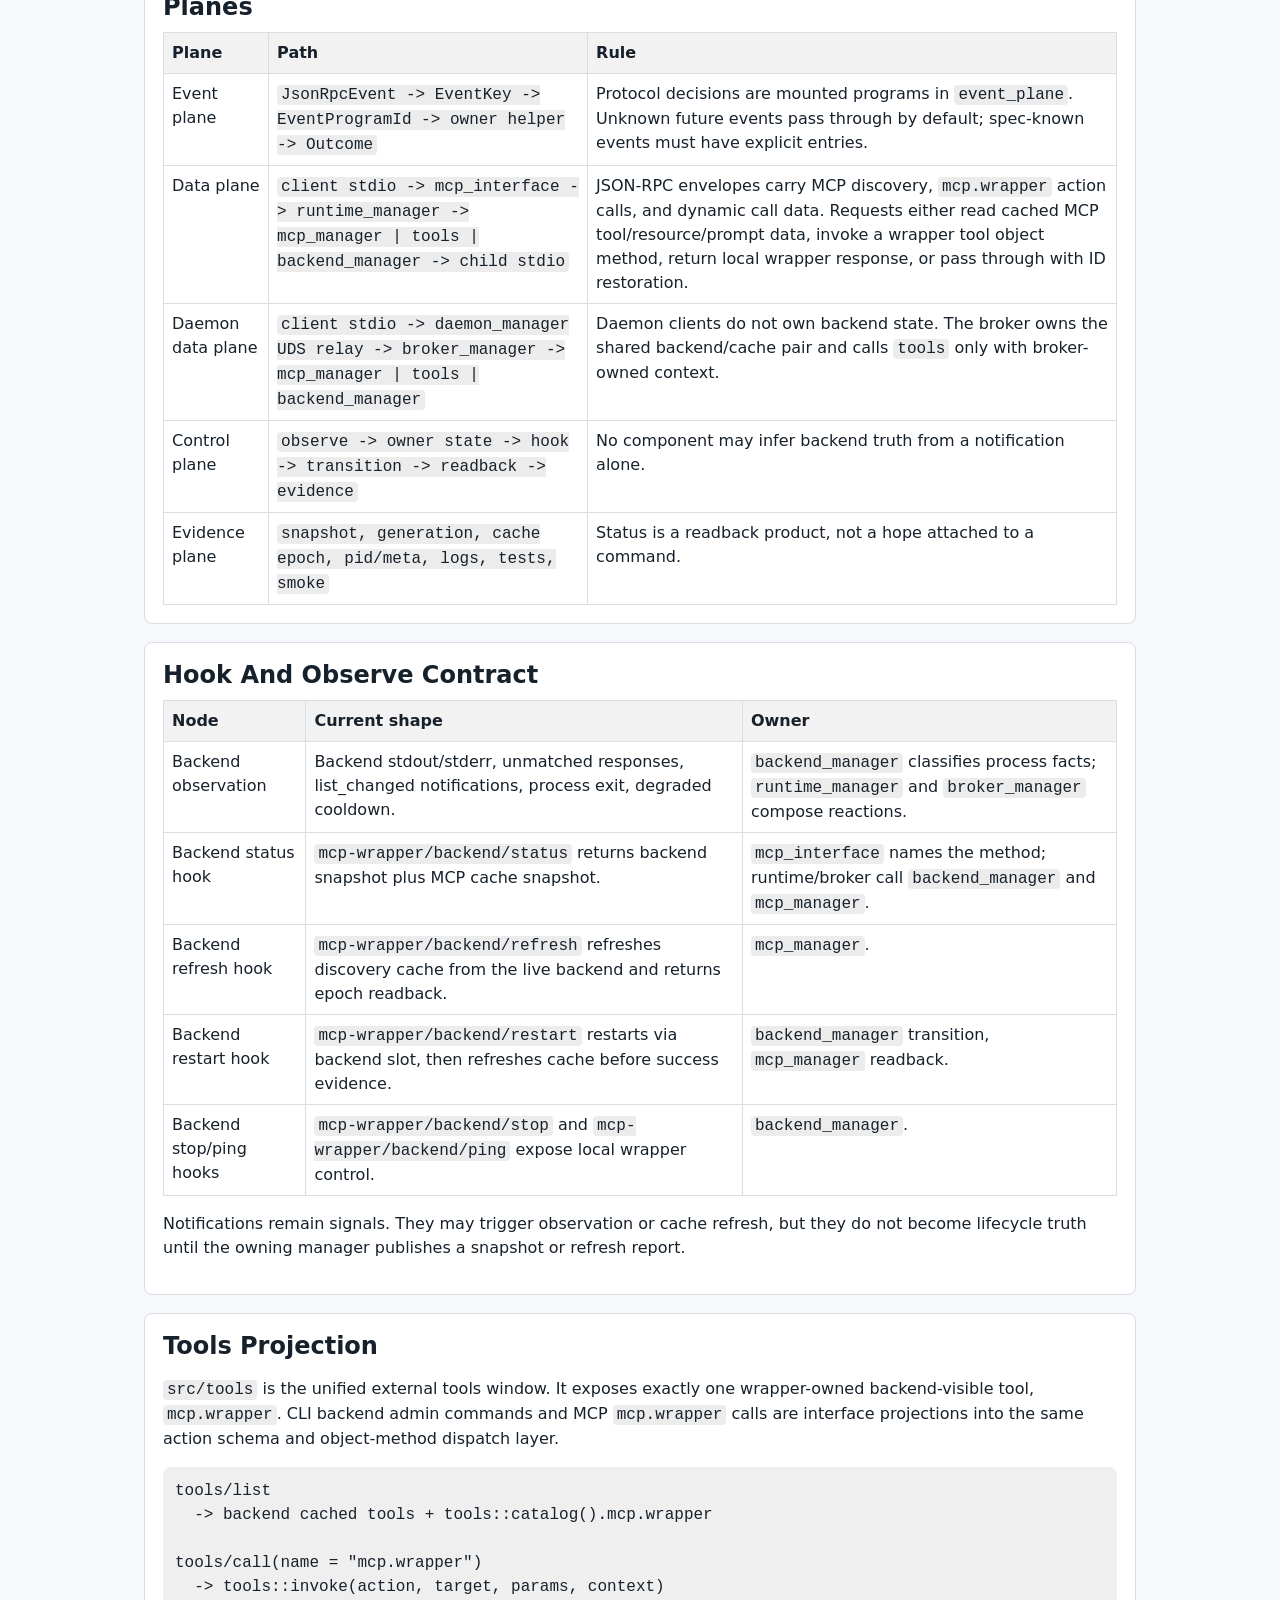
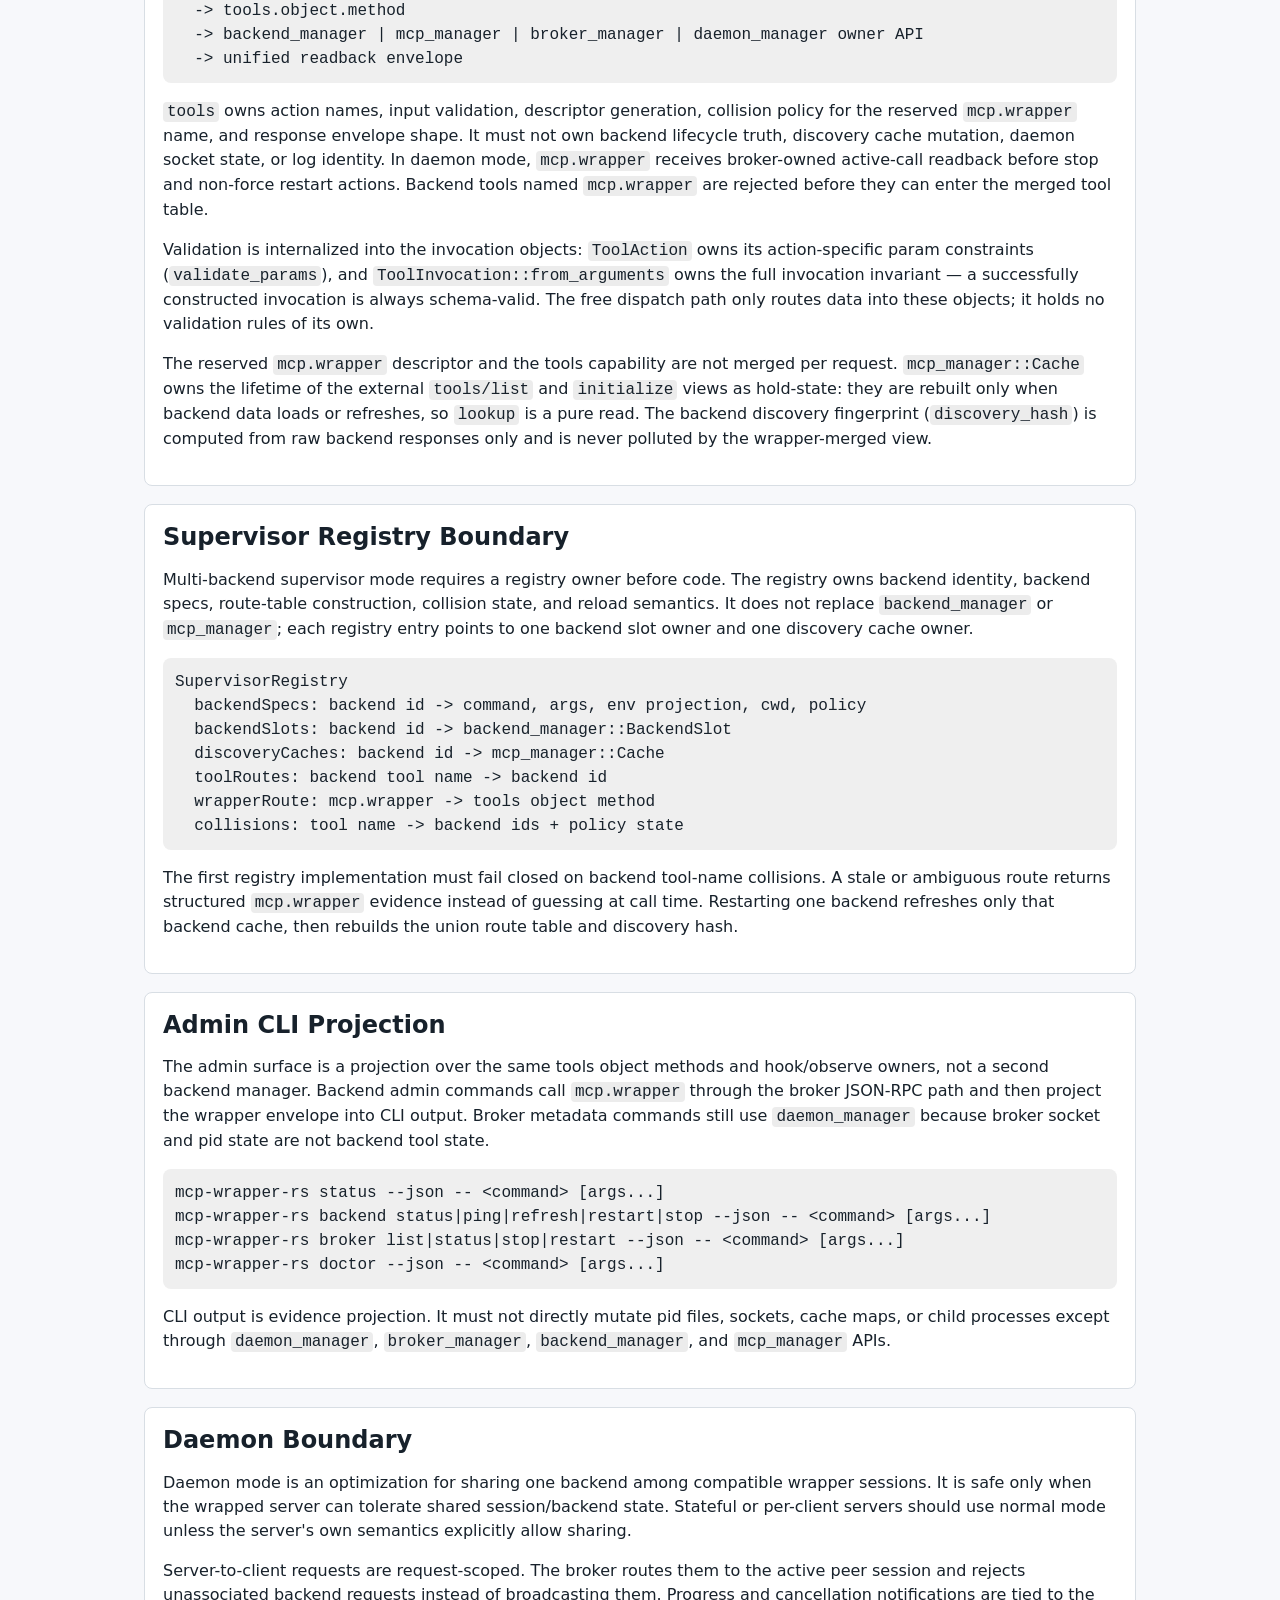
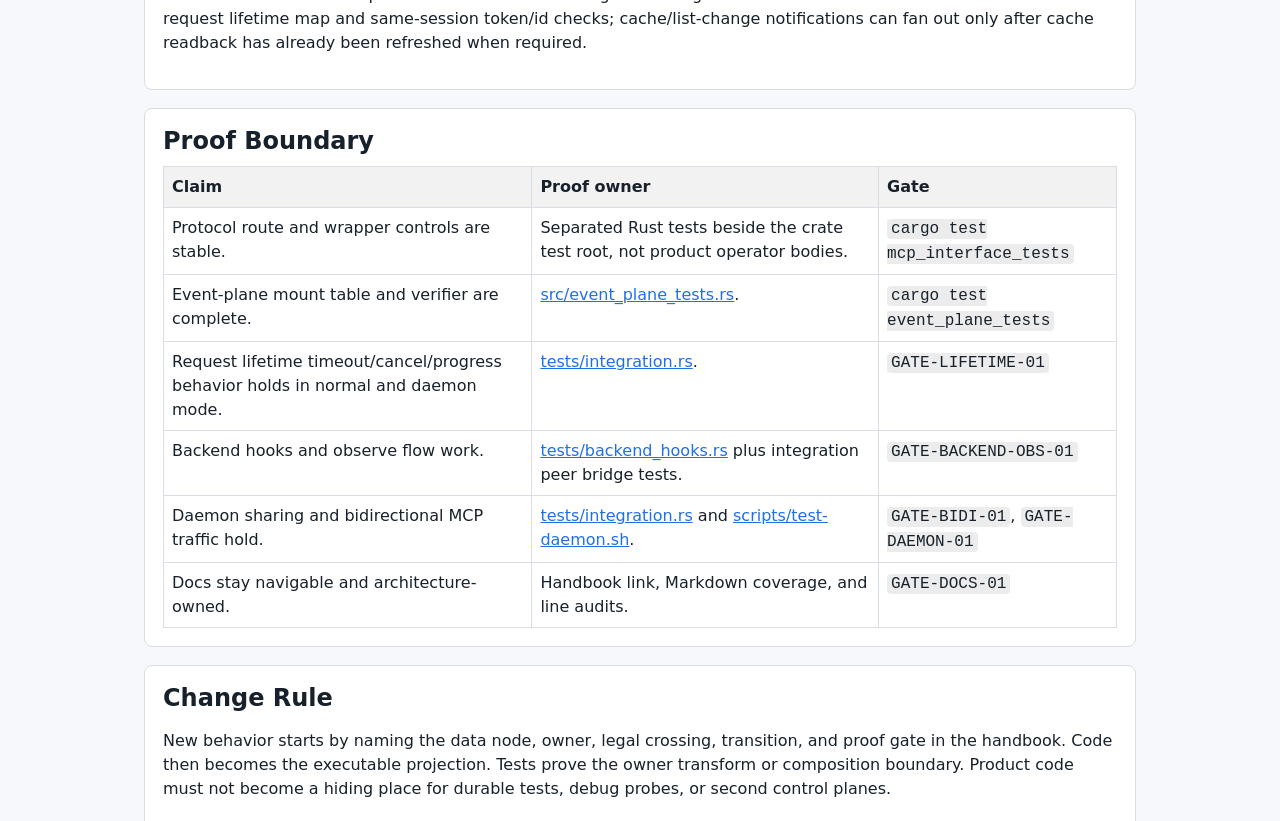
==== commit 07571c30: "release: mcp-wrapper-rs 0.5.1" ====
--- a/docs/handbook/architecture.html
+++ b/docs/handbook/architecture.html
@@ -12,6 +12,7 @@
   <h2>Architecture Thesis</h2>
   <pre>stdio wrapper
 -> JSON-RPC envelope owner
+-> eBPF-isomorphic event plane
 -> MCP tool/resource/prompt discovery owner
 -> backend process owner
 -> runtime or broker composition owner
@@ -25,6 +26,8 @@
     <tr><th>Owner</th><th>Owns</th><th>Must not own</th></tr>
     <tr><td><a href="../../src/main.rs"><code>main.rs</code></a></td><td>CLI flag parse, version/help, top-level normal/daemon/broker dispatch.</td><td>Runtime policy, protocol semantics, backend lifecycle decisions.</td></tr>
     <tr><td><a href="../../src/mcp_interface.rs"><code>mcp_interface</code></a></td><td>JSON-RPC line read/write, request/response/notification classification, MCP method route table, wrapper control method names.</td><td>Cache mutation, backend spawn/kill, daemon socket state.</td></tr>
+    <tr><td><a href="../../src/event_plane.rs"><code>event_plane</code></a></td><td>Spec-complete attach-point map, mounted program ids, verifier gates, wrapper-tool selector projection, list-change projection, and local notification drop decisions.</td><td>Port mechanics, stdout writes, cache mutation, raw backend handle access.</td></tr>
+    <tr><td><a href="../../src/lifetime.rs"><code>lifetime</code></a></td><td>Request id translation indexes, progress-token validation, peer request/session association, cancel matching, and late-response discard routing.</td><td>Backend process writes, cache semantics, or client transport ownership.</td></tr>
     <tr><td><a href="../../src/mcp_manager.rs"><code>mcp_manager</code></a></td><td>MCP initialize handshake, tool/resource/prompt discovery cache, capability filtering, cache epoch, refresh reports, and the externally served <code>tools/list</code> / <code>initialize</code> view hold-state.</td><td>Child process lifecycle, client stdio loop, broker sessions.</td></tr>
     <tr><td><a href="../../src/tools/mod.rs"><code>tools</code></a></td><td>Unified external tools window, <code>mcp.wrapper</code> descriptor, action schema, invocation validation, result envelope, and object-method dispatch to existing owner APIs.</td><td>Backend process lifecycle, MCP discovery cache ownership, daemon socket state, or log identity.</td></tr>
     <tr><td><a href="../../src/backend_manager.rs"><code>backend_manager</code></a></td><td>Child process slot, stdin/stdout/stderr, pending response match, process group, generation, degraded state, restart/stop/ping hooks, the live-backend query (<code>live()</code>), and the active-call rejection invariant.</td><td>MCP list semantics, cache writes, client routing policy.</td></tr>
@@ -54,6 +57,7 @@
   <h2>Concurrency</h2>
   <ul>
     <li>Oneshot channels match request/response (client ID remapped to a monotonic backend ID, restored on response).</li>
+    <li>The request lifetime map indexes client IDs, backend IDs, peer request IDs, progress tokens, and daemon session IDs; it does not replace the backend channel map that owns completion.</li>
     <li><code>tokio::sync::Mutex</code> guards backend access because the lock spans <code>.await</code>; <code>child_pgids</code> uses <code>std::sync::Mutex</code> because access is sync-only.</li>
     <li>Bidirectional notification relay runs between client and backend.</li>
   </ul>
@@ -62,6 +66,7 @@
   <h2>Planes</h2>
   <table>
     <tr><th>Plane</th><th>Path</th><th>Rule</th></tr>
+    <tr><td>Event plane</td><td><code>JsonRpcEvent -> EventKey -> EventProgramId -> owner helper -> Outcome</code></td><td>Protocol decisions are mounted programs in <code>event_plane</code>. Unknown future events pass through by default; spec-known events must have explicit entries.</td></tr>
     <tr><td>Data plane</td><td><code>client stdio -> mcp_interface -> runtime_manager -> mcp_manager | tools | backend_manager -> child stdio</code></td><td>JSON-RPC envelopes carry MCP discovery, <code>mcp.wrapper</code> action calls, and dynamic call data. Requests either read cached MCP tool/resource/prompt data, invoke a wrapper tool object method, return local wrapper response, or pass through with ID restoration.</td></tr>
     <tr><td>Daemon data plane</td><td><code>client stdio -> daemon_manager UDS relay -> broker_manager -> mcp_manager | tools | backend_manager</code></td><td>Daemon clients do not own backend state. The broker owns the shared backend/cache pair and calls <code>tools</code> only with broker-owned context.</td></tr>
     <tr><td>Control plane</td><td><code>observe -> owner state -> hook -> transition -> readback -> evidence</code></td><td>No component may infer backend truth from a notification alone.</td></tr>
@@ -119,13 +124,15 @@
 <section>
   <h2>Daemon Boundary</h2>
   <p>Daemon mode is an optimization for sharing one backend among compatible wrapper sessions. It is safe only when the wrapped server can tolerate shared session/backend state. Stateful or per-client servers should use normal mode unless the server's own semantics explicitly allow sharing.</p>
-  <p>Server-to-client requests are request-scoped. The broker routes them to the active peer session and rejects unassociated backend requests instead of broadcasting them. Notifications can fan out only when the MCP method is a legal notification and cache readback has already been refreshed when required.</p>
+  <p>Server-to-client requests are request-scoped. The broker routes them to the active peer session and rejects unassociated backend requests instead of broadcasting them. Progress and cancellation notifications are tied to the request lifetime map and same-session token/id checks; cache/list-change notifications can fan out only after cache readback has already been refreshed when required.</p>
 </section>
 <section>
   <h2>Proof Boundary</h2>
   <table>
     <tr><th>Claim</th><th>Proof owner</th><th>Gate</th></tr>
     <tr><td>Protocol route and wrapper controls are stable.</td><td>Separated Rust tests beside the crate test root, not product operator bodies.</td><td><code>cargo test mcp_interface_tests</code></td></tr>
+    <tr><td>Event-plane mount table and verifier are complete.</td><td><a href="../../src/event_plane_tests.rs">src/event_plane_tests.rs</a>.</td><td><code>cargo test event_plane_tests</code></td></tr>
+    <tr><td>Request lifetime timeout/cancel/progress behavior holds in normal and daemon mode.</td><td><a href="../../tests/integration.rs">tests/integration.rs</a>.</td><td><code>GATE-LIFETIME-01</code></td></tr>
     <tr><td>Backend hooks and observe flow work.</td><td><a href="../../tests/backend_hooks.rs">tests/backend_hooks.rs</a> plus integration peer bridge tests.</td><td><code>GATE-BACKEND-OBS-01</code></td></tr>
     <tr><td>Daemon sharing and bidirectional MCP traffic hold.</td><td><a href="../../tests/integration.rs">tests/integration.rs</a> and <a href="../../scripts/test-daemon.sh">scripts/test-daemon.sh</a>.</td><td><code>GATE-BIDI-01</code>, <code>GATE-DAEMON-01</code></td></tr>
     <tr><td>Docs stay navigable and architecture-owned.</td><td>Handbook link, Markdown coverage, and line audits.</td><td><code>GATE-DOCS-01</code></td></tr>
